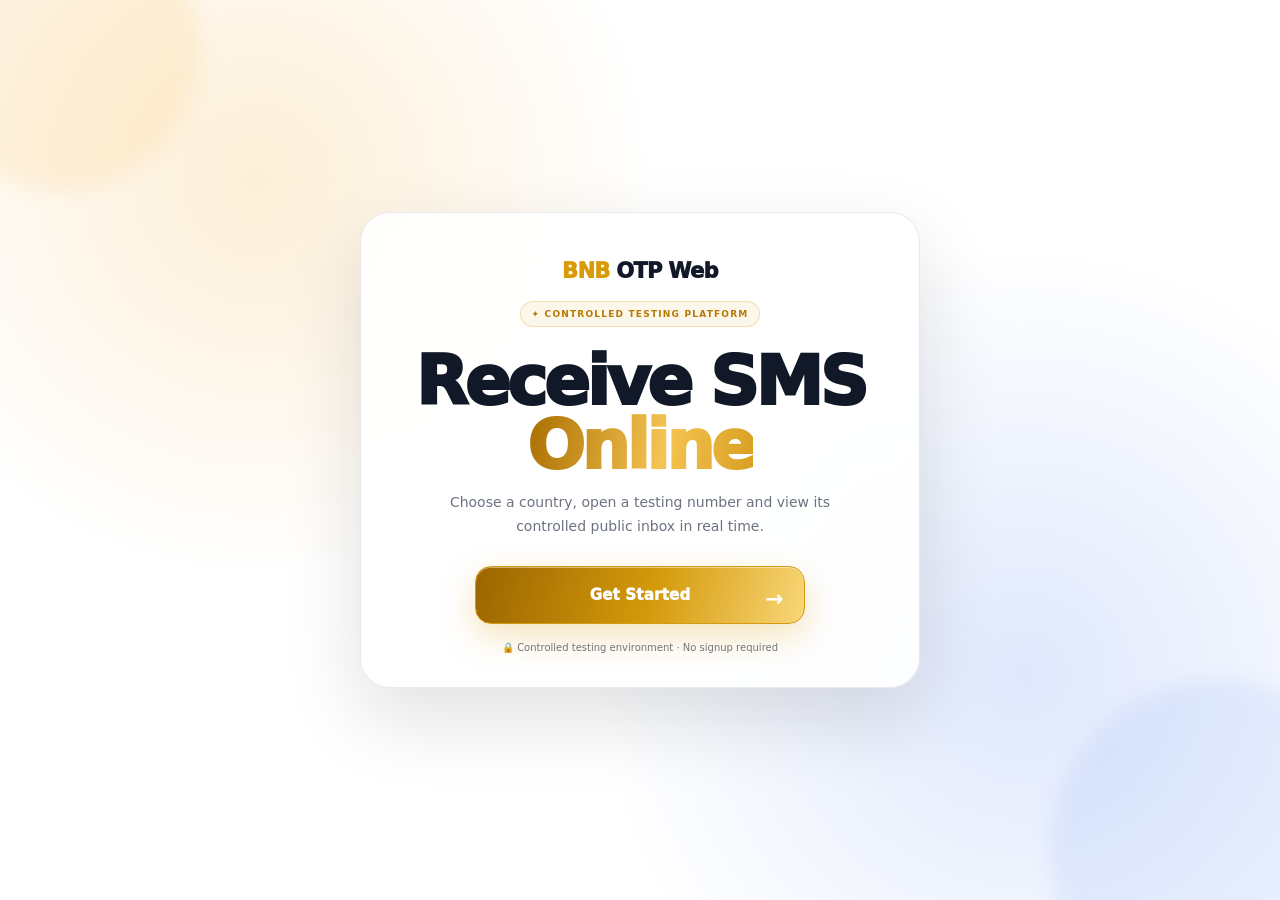
==== frontend/index.html @ bcf41947 "fix: restore stable premium frontend welcome flow" ====
<!doctype html>
<html lang="en">
<head>
<meta charset="utf-8">
<meta name="viewport" content="width=device-width,initial-scale=1,viewport-fit=cover">
<title>BD NAYEM BOSS OTP Web — Free OTP Testing & Online SMS Test Numbers</title>
<meta name="theme-color" content="#ffffff">
<style>
:root{
--bg:#fff;
--card:#fff;
--soft:#f6f7f9;
--text:#111827;
--muted:#6b7280;
--line:#e5e7eb;
--blue:#2563eb;
--blue2:#1d4ed8;
--green:#16a34a;
--red:#dc2626;
--shadow:0 5px 20px rgba(0,0,0,.055);
}
[data-theme="dark"]{
--bg:#0b0d10;
--card:#11151a;
--soft:#181d24;
--text:#f3f4f6;
--muted:#9ca3af;
--line:#29313b;
--blue:#60a5fa;
--blue2:#3b82f6;
--green:#4ade80;
--red:#f87171;
--shadow:0 8px 28px rgba(0,0,0,.25);
}
*{box-sizing:border-box}
html{scroll-behavior:auto}
body{
margin:0;
background:var(--bg);
color:var(--text);
font-family:Inter,system-ui,-apple-system,BlinkMacSystemFont,"Segoe UI",sans-serif;
-webkit-font-smoothing:antialiased;
}
button,input{font:inherit}
button{cursor:pointer}
a{text-decoration:none;color:inherit}
.container{width:min(1120px,100%);margin:auto;padding:0 16px}
header{
position:sticky;
top:0;
z-index:100;
background:var(--bg);
border-bottom:1px solid var(--line);
}
.nav{
height:62px;
display:flex;
align-items:center;
justify-content:space-between;
gap:12px;
}
.brand{
font-size:20px;
font-weight:900;
letter-spacing:-.6px;
}
.brand span{color:var(--blue)}
.nav-actions{display:flex;gap:7px}
.btn{
border:1px solid var(--line);
background:var(--card);
color:var(--text);
border-radius:10px;
padding:9px 12px;
font-weight:700;
}
.btn:hover{border-color:var(--blue)}
main{padding:20px 0 60px}
.hero{
text-align:center;
padding:28px 0 18px;
}
.hero h1{
margin:0 0 10px;
font-size:clamp(30px,6vw,48px);
line-height:1.05;
letter-spacing:-1.8px;
}
.hero p{
margin:auto;
max-width:700px;
color:var(--muted);
font-size:14px;
line-height:1.65;
}
.search{
max-width:680px;
margin:20px auto 0;
position:relative;
}
.search input{
width:100%;
height:48px;
border:1px solid var(--line);
background:var(--card);
color:var(--text);
border-radius:13px;
padding:0 15px;
outline:0;
}
.search input:focus{border-color:var(--blue)}
.section-title{
display:flex;
align-items:center;
justify-content:space-between;
gap:10px;
margin:26px 0 12px;
}
.section-title h2{
margin:0;
font-size:19px;
letter-spacing:-.3px;
}
.count{
color:var(--muted);
font-size:12px;
}
.country-grid{
display:grid;
grid-template-columns:repeat(4,1fr);
gap:10px;
}
.country-card{
width:100%;
border:1px solid var(--line);
background:var(--card);
color:var(--text);
border-radius:15px;
padding:14px;
text-align:left;
box-shadow:var(--shadow);
transition:.15s;
}
.country-card:hover{
transform:translateY(-2px);
border-color:var(--blue);
}
.country-row{
display:flex;
align-items:center;
gap:10px;
}
.flag{
font-size:28px;
width:35px;
text-align:center;
}
.country-name{
font-weight:800;
font-size:14px;
}
.country-dial{
font-size:12px;
color:var(--muted);
margin-top:3px;
}
.country-numbers{
font-size:11px;
color:var(--blue);
margin-top:8px;
}
.number-grid{
display:grid;
grid-template-columns:repeat(3,1fr);
gap:11px;
}
.number-card{
border:1px solid var(--line);
background:var(--card);
border-radius:16px;
padding:15px;
box-shadow:var(--shadow);
}
.number-head{
display:flex;
align-items:flex-start;
justify-content:space-between;
gap:8px;
}
.number{
font-size:17px;
font-weight:900;
letter-spacing:.1px;
word-break:break-all;
}
.status{
font-size:10px;
padding:4px 7px;
border-radius:999px;
background:var(--soft);
color:var(--muted);
white-space:nowrap;
}
.status.received{color:var(--green)}
.number-label{
font-size:12px;
color:var(--muted);
margin-top:7px;
}
.number-actions{
display:grid;
grid-template-columns:1fr 1fr;
gap:7px;
margin-top:13px;
}
.primary,.secondary{
border-radius:10px;
padding:10px 8px;
font-weight:800;
border:1px solid var(--line);
}
.primary{
background:var(--blue);
border-color:var(--blue);
color:#fff;
}
.primary:hover{background:var(--blue2)}
.secondary{
background:var(--soft);
color:var(--text);
}
.empty{
padding:34px 18px;
border:1px dashed var(--line);
border-radius:15px;
text-align:center;
color:var(--muted);
grid-column:1/-1;
}
#detail{display:none}
#detail.show{display:block}
#home.hide{display:none}
.detail-top{
display:flex;
align-items:center;
gap:8px;
margin:7px 0 18px;
}
.detail-title{
flex:1;
min-width:0;
font-size:22px;
font-weight:900;
word-break:break-all;
}
.back{
border:1px solid var(--line);
background:var(--card);
color:var(--text);
border-radius:10px;
padding:9px 12px;
font-weight:750;
}
.update{
border:1px solid var(--line);
background:var(--card);
color:var(--text);
border-radius:10px;
padding:9px 12px;
font-weight:800;
}
.update.busy{opacity:.6}
.number-box{
border:1px solid var(--line);
background:var(--card);
border-radius:18px;
padding:20px;
box-shadow:var(--shadow);
}
.small-label{
font-size:10px;
color:var(--muted);
font-weight:800;
letter-spacing:.8px;
}
.big-number{
font-size:clamp(25px,6vw,39px);
font-weight:950;
margin:7px 0 15px;
word-break:break-all;
}
.copy-big{
width:100%;
border:0;
background:var(--blue);
color:#fff;
border-radius:11px;
padding:12px;
font-weight:850;
}
.copy-big:hover{background:var(--blue2)}
.notice{
margin-top:12px;
padding:12px 14px;
background:var(--soft);
border-radius:12px;
color:var(--muted);
font-size:12px;
line-height:1.55;
}
.messages{
display:grid;
gap:11px;
}
.message{
border:1px solid var(--line);
background:var(--card);
border-radius:16px;
padding:16px;
box-shadow:var(--shadow);
}
.message-top{
display:flex;
justify-content:space-between;
gap:10px;
align-items:center;
}
.message-title{
font-size:12px;
font-weight:800;
color:var(--muted);
}
.copy-message{
border:1px solid var(--line);
background:var(--soft);
color:var(--text);
border-radius:9px;
padding:7px 9px;
font-size:11px;
font-weight:800;
}
.message-text{
font-size:15px;
line-height:1.55;
margin:11px 0;
white-space:pre-wrap;
overflow-wrap:anywhere;
}
.otp-row{
display:flex;
align-items:center;
justify-content:space-between;
gap:10px;
padding:10px 12px;
background:var(--soft);
border-radius:11px;
}
.otp-code{
font-size:34px;
font-weight:950;
letter-spacing:3px;
word-break:break-all;
}
.copy-otp{
border:0;
background:var(--blue);
color:#fff;
border-radius:9px;
padding:8px 10px;
font-weight:850;
}
.message-meta{
display:flex;
flex-wrap:wrap;
gap:12px;
margin-top:11px;
font-size:11px;
color:var(--muted);
}
.auto{
display:flex;
align-items:center;
justify-content:space-between;
gap:10px;
margin:13px 0;
padding:11px 13px;
border:1px solid var(--line);
background:var(--card);
border-radius:12px;
font-size:12px;
color:var(--muted);
}
.auto-left{display:flex;align-items:center;gap:7px}
.dot{
width:8px;
height:8px;
border-radius:50%;
background:var(--green);
box-shadow:0 0 0 4px color-mix(in srgb,var(--green) 12%,transparent);
}
footer{
border-top:1px solid var(--line);
padding:24px 0;
text-align:center;
font-size:11px;
color:var(--muted);
}
@media(max-width:900px){
.country-grid{grid-template-columns:repeat(3,1fr)}
.number-grid{grid-template-columns:repeat(2,1fr)}
}
@media(max-width:620px){
.container{padding:0 13px}
.nav{height:57px}
.brand{font-size:18px}
main{padding-top:10px}
.hero{padding:22px 0 12px}
.hero h1{font-size:33px}
.country-grid{grid-template-columns:repeat(2,1fr);gap:8px}
.country-card{padding:12px}
.number-grid{grid-template-columns:1fr}
.detail-top{flex-wrap:wrap}
.detail-title{order:3;flex-basis:100%;font-size:21px}
.update{margin-left:auto}
.number-actions{grid-template-columns:1fr 1fr}
}

/* ===== PREMIUM MOTION & MICRO-INTERACTIONS ===== */

html{
  scroll-behavior:auto;
}

body{
  transition:
    background-color .28s ease,
    color .28s ease;
}

header{
  backdrop-filter:saturate(150%) blur(14px);
  -webkit-backdrop-filter:saturate(150%) blur(14px);
  background:color-mix(in srgb,var(--bg) 88%,transparent);
  transition:
    background-color .28s ease,
    border-color .28s ease,
    box-shadow .28s ease;
}

header:hover{
  box-shadow:0 8px 30px rgba(0,0,0,.045);
}

.brand{
  transition:transform .22s ease,opacity .22s ease;
}

.brand:hover{
  transform:translateY(-1px);
  opacity:.88;
}

.btn,
.back,
.update,
.copy-big,
.primary,
.secondary,
.copy-message,
.copy-otp{
  position:relative;
  overflow:hidden;
  transform:translateZ(0);
  transition:
    transform .18s cubic-bezier(.22,1,.36,1),
    box-shadow .22s ease,
    background-color .22s ease,
    border-color .22s ease,
    opacity .22s ease;
  -webkit-tap-highlight-color:transparent;
}

.btn::after,
.back::after,
.update::after,
.copy-big::after,
.primary::after,
.secondary::after,
.copy-message::after,
.copy-otp::after{
  content:"";
  position:absolute;
  inset:0;
  background:linear-gradient(
    110deg,
    transparent 20%,
    rgba(255,255,255,.20) 48%,
    transparent 76%
  );
  transform:translateX(-130%);
  transition:transform .55s ease;
  pointer-events:none;
}

.btn:hover::after,
.back:hover::after,
.update:hover::after,
.copy-big:hover::after,
.primary:hover::after,
.secondary:hover::after,
.copy-message:hover::after,
.copy-otp:hover::after{
  transform:translateX(130%);
}

.btn:hover,
.back:hover,
.update:hover,
.copy-big:hover,
.primary:hover,
.secondary:hover,
.copy-message:hover,
.copy-otp:hover{
  transform:translateY(-2px);
  box-shadow:0 8px 22px rgba(37,99,235,.12);
}

.btn:active,
.back:active,
.update:active,
.copy-big:active,
.primary:active,
.secondary:active,
.copy-message:active,
.copy-otp:active{
  transform:translateY(1px) scale(.975);
  box-shadow:0 3px 10px rgba(0,0,0,.10);
}

.search input{
  transition:
    border-color .22s ease,
    box-shadow .25s ease,
    transform .22s ease,
    background-color .28s ease;
}

.search input:focus{
  transform:translateY(-1px);
  box-shadow:
    0 0 0 4px color-mix(in srgb,var(--blue) 12%,transparent),
    0 10px 28px rgba(0,0,0,.055);
}

.hero h1{
  animation:premiumFadeUp .65s cubic-bezier(.22,1,.36,1) both;
}

.hero p{
  animation:premiumFadeUp .65s .08s cubic-bezier(.22,1,.36,1) both;
}

.search{
  animation:premiumFadeUp .65s .15s cubic-bezier(.22,1,.36,1) both;
}

.country-card{
  position:relative;
  overflow:hidden;
  transform:translateZ(0);
  transition:
    transform .25s cubic-bezier(.22,1,.36,1),
    border-color .25s ease,
    box-shadow .25s ease,
    background-color .28s ease;
  animation:cardReveal .48s cubic-bezier(.22,1,.36,1) both;
}

.country-card::before{
  content:"";
  position:absolute;
  width:90px;
  height:90px;
  right:-45px;
  top:-45px;
  border-radius:50%;
  background:color-mix(in srgb,var(--blue) 9%,transparent);
  transition:transform .35s ease;
}

.country-card:hover{
  transform:translateY(-5px) scale(1.012);
  border-color:color-mix(in srgb,var(--blue) 65%,var(--line));
  box-shadow:
    0 14px 34px rgba(0,0,0,.075),
    0 0 0 1px color-mix(in srgb,var(--blue) 7%,transparent);
}

.country-card:hover::before{
  transform:scale(2.2);
}

.flag{
  transition:transform .3s cubic-bezier(.22,1,.36,1);
}

.country-card:hover .flag{
  transform:scale(1.14) rotate(-3deg);
}

.number-card{
  position:relative;
  overflow:hidden;
  transform:translateZ(0);
  transition:
    transform .25s cubic-bezier(.22,1,.36,1),
    border-color .25s ease,
    box-shadow .25s ease,
    background-color .28s ease;
  animation:cardReveal .5s cubic-bezier(.22,1,.36,1) both;
}

.number-card:hover{
  transform:translateY(-4px);
  border-color:color-mix(in srgb,var(--blue) 42%,var(--line));
  box-shadow:
    0 14px 32px rgba(0,0,0,.07),
    0 0 0 1px color-mix(in srgb,var(--blue) 5%,transparent);
}

.number{
  transition:color .2s ease,transform .2s ease;
}

.number-card:hover .number{
  color:var(--blue);
}

.status{
  transition:
    transform .2s ease,
    background-color .2s ease;
}

.number-card:hover .status{
  transform:scale(1.04);
}

.message{
  position:relative;
  overflow:hidden;
  transition:
    transform .24s cubic-bezier(.22,1,.36,1),
    border-color .24s ease,
    box-shadow .24s ease;
  animation:cardReveal .5s cubic-bezier(.22,1,.36,1) both;
}

.message:hover{
  transform:translateY(-3px);
  border-color:color-mix(in srgb,var(--blue) 32%,var(--line));
  box-shadow:0 13px 32px rgba(0,0,0,.07);
}

.message::before{
  content:"";
  position:absolute;
  left:0;
  top:0;
  bottom:0;
  width:3px;
  background:var(--blue);
  opacity:.65;
  transform:scaleY(0);
  transform-origin:center;
  transition:transform .3s ease;
}

.message:hover::before{
  transform:scaleY(1);
}

.otp-row{
  transition:
    transform .22s ease,
    box-shadow .25s ease,
    background-color .25s ease;
}

.message:hover .otp-row{
  transform:translateY(-1px);
  box-shadow:inset 0 0 0 1px color-mix(in srgb,var(--blue) 10%,transparent);
}

.otp-code{
  text-shadow:0 0 22px color-mix(in srgb,var(--blue) 18%,transparent);
  transition:
    transform .22s ease,
    color .22s ease,
    letter-spacing .22s ease;
}

.message:hover .otp-code{
  transform:scale(1.025);
  color:var(--blue);
}

.big-number{
  transition:
    transform .25s ease,
    color .25s ease;
}

.number-box:hover .big-number{
  transform:translateX(2px);
  color:var(--blue);
}

.dot{
  animation:pulseDot 1.8s ease-in-out infinite;
}

.update.busy{
  opacity:.6;
}

.update.busy{
  animation:spinButton .9s linear infinite;
}

.auto{
  transition:
    transform .22s ease,
    border-color .22s ease,
    box-shadow .22s ease;
}

.auto:hover{
  transform:translateY(-2px);
  box-shadow:0 8px 22px rgba(0,0,0,.05);
}

.empty{
  animation:premiumFadeUp .4s ease both;
}

footer{
  transition:border-color .28s ease;
}

#countryPage,
#detail{
  animation:pageEnter .42s cubic-bezier(.22,1,.36,1) both;
}

.copy-big:hover{
  box-shadow:0 10px 28px rgba(37,99,235,.20);
}

@keyframes premiumFadeUp{
  from{
    opacity:0;
    transform:translateY(12px);
  }
  to{
    opacity:1;
    transform:translateY(0);
  }
}

@keyframes cardReveal{
  from{
    opacity:0;
    transform:translateY(12px) scale(.985);
  }
  to{
    opacity:1;
    transform:translateY(0) scale(1);
  }
}

@keyframes pageEnter{
  from{
    opacity:0;
    transform:translateX(10px);
  }
  to{
    opacity:1;
    transform:translateX(0);
  }
}

@keyframes pulseDot{
  0%,100%{
    box-shadow:0 0 0 3px color-mix(in srgb,var(--green) 10%,transparent);
  }
  50%{
    box-shadow:0 0 0 7px color-mix(in srgb,var(--green) 3%,transparent);
  }
}

@keyframes spinButton{
  from{transform:rotate(0deg)}
  to{transform:rotate(360deg)}
}

@media(max-width:620px){
  .country-card:hover{
    transform:translateY(-3px);
  }

  .number-card:hover,
  .message:hover{
    transform:translateY(-2px);
  }

  .btn:hover,
  .back:hover,
  .update:hover,
  .copy-big:hover,
  .primary:hover,
  .secondary:hover,
  .copy-message:hover,
  .copy-otp:hover{
    transform:translateY(-1px);
  }

  .otp-code{
    font-size:32px;
    letter-spacing:2.5px;
  }
}

@media(prefers-reduced-motion:reduce){
  *,
  *::before,
  *::after{
    animation-duration:.01ms !important;
    animation-iteration-count:1 !important;
    scroll-behavior:auto !important;
    transition-duration:.01ms !important;
  }
}


/* ===== BNB OTP WEB — FULL PREMIUM EXPERIENCE ===== */

body{
  overflow-x:hidden;
}

button{
  -webkit-user-select:none;
  user-select:none;
}

.welcome-screen{
  position:fixed;
  inset:0;
  z-index:9999;
  display:flex;
  align-items:center;
  justify-content:center;
  padding:22px;
  overflow:hidden;
  background:
    radial-gradient(circle at 20% 20%,rgba(245,158,11,.16),transparent 32%),
    radial-gradient(circle at 80% 75%,rgba(37,99,235,.15),transparent 35%),
    var(--bg);
  transition:
    opacity .65s cubic-bezier(.22,1,.36,1),
    visibility .65s;
}

.welcome-screen.hide{
  opacity:0;
  visibility:hidden;
  pointer-events:none;
}

.welcome-glow{
  position:absolute;
  border-radius:50%;
  filter:blur(10px);
  pointer-events:none;
  animation:welcomeFloat 6s ease-in-out infinite;
}

.welcome-glow-a{
  width:280px;
  height:280px;
  background:rgba(245,158,11,.10);
  top:-90px;
  left:-80px;
}

.welcome-glow-b{
  width:340px;
  height:340px;
  background:rgba(37,99,235,.08);
  right:-110px;
  bottom:-120px;
  animation-delay:-3s;
}

.welcome-card{
  position:relative;
  width:min(560px,100%);
  padding:46px 34px 34px;
  text-align:center;
  border:1px solid color-mix(in srgb,var(--line) 85%,transparent);
  border-radius:30px;
  background:color-mix(in srgb,var(--card) 91%,transparent);
  backdrop-filter:blur(24px);
  -webkit-backdrop-filter:blur(24px);
  box-shadow:
    0 30px 80px rgba(0,0,0,.12),
    0 0 0 1px rgba(255,255,255,.04);
  animation:welcomeCardIn .8s cubic-bezier(.22,1,.36,1) both;
}

.welcome-logo{
  font-size:21px;
  font-weight:950;
  letter-spacing:-.7px;
  margin-bottom:18px;
}

.welcome-logo span{
  color:#d99a08;
}

.welcome-badge{
  display:inline-flex;
  padding:7px 11px;
  border:1px solid rgba(217,154,8,.28);
  border-radius:999px;
  background:rgba(217,154,8,.08);
  color:#b77900;
  font-size:9px;
  font-weight:900;
  letter-spacing:1.2px;
  animation:badgePulse 2.4s ease-in-out infinite;
}

[data-theme="dark"] .welcome-badge{
  color:#f5c451;
}

.welcome-card h1{
  margin:23px 0 13px;
  font-size:clamp(42px,9vw,68px);
  line-height:.94;
  letter-spacing:-3.5px;
  font-weight:950;
}

.welcome-card h1 span{
  background:linear-gradient(
    100deg,
    #a96d00,
    #f5c451,
    #c98a08,
    #ffe39a,
    #a96d00
  );
  background-size:250% auto;
  -webkit-background-clip:text;
  background-clip:text;
  color:transparent;
  animation:goldText 3.2s linear infinite;
}

.welcome-card p{
  max-width:430px;
  margin:0 auto 27px;
  color:var(--muted);
  font-size:14px;
  line-height:1.7;
}

.get-started{
  position:relative;
  width:min(330px,100%);
  height:58px;
  overflow:hidden;
  border:1px solid #d39a12;
  border-radius:16px;
  background:
    linear-gradient(
      105deg,
      #9b6500,
      #d49a0b 25%,
      #ffe08a 50%,
      #d49a0b 75%,
      #9b6500
    );
  background-size:220% auto;
  color:#fff;
  font-weight:950;
  font-size:15px;
  letter-spacing:.2px;
  box-shadow:
    0 12px 35px rgba(217,154,8,.27),
    inset 0 1px rgba(255,255,255,.45);
  animation:
    goldButton 3s linear infinite,
    getStartedFloat 2.8s ease-in-out infinite;
  transition:
    transform .22s cubic-bezier(.22,1,.36,1),
    box-shadow .22s ease;
}

.get-started span:not(.get-started-shine){
  position:relative;
  z-index:2;
}

.get-started b{
  position:absolute;
  right:20px;
  z-index:2;
  font-size:22px;
  transition:transform .25s ease;
}

.get-started-shine{
  position:absolute;
  inset:-50%;
  background:linear-gradient(
    110deg,
    transparent 42%,
    rgba(255,255,255,.65) 50%,
    transparent 58%
  );
  transform:translateX(-70%) rotate(10deg);
  animation:getStartedShine 2.7s ease-in-out infinite;
}

.get-started:hover{
  transform:translateY(-4px) scale(1.015);
  box-shadow:
    0 18px 45px rgba(217,154,8,.38),
    inset 0 1px rgba(255,255,255,.55);
}

.get-started:hover b{
  transform:translateX(5px);
}

.get-started:active{
  transform:translateY(1px) scale(.975);
}

.welcome-note{
  margin-top:18px;
  color:var(--muted);
  font-size:10px;
}

.hero h1,
.hero p,
.search,
.section-title{
  animation:premiumUp .65s cubic-bezier(.22,1,.36,1) both;
}

.hero p{animation-delay:.06s}
.search{animation-delay:.12s}
.section-title{animation-delay:.18s}

.country-card,
.number-card,
.message{
  animation:premiumCard .5s cubic-bezier(.22,1,.36,1) both;
}

.country-card:nth-child(2),
.number-card:nth-child(2),
.message:nth-child(2){animation-delay:.04s}
.country-card:nth-child(3),
.number-card:nth-child(3),
.message:nth-child(3){animation-delay:.08s}
.country-card:nth-child(4),
.number-card:nth-child(4),
.message:nth-child(4){animation-delay:.12s}
.country-card:nth-child(5),
.number-card:nth-child(5),
.message:nth-child(5){animation-delay:.16s}
.country-card:nth-child(6),
.number-card:nth-child(6),
.message:nth-child(6){animation-delay:.20s}

.country-card,
.number-card,
.message,
.number-box,
.auto{
  will-change:transform;
}

.country-card{
  transition:
    transform .28s cubic-bezier(.22,1,.36,1),
    box-shadow .28s ease,
    border-color .25s ease;
}

.country-card:hover{
  transform:translateY(-6px) scale(1.012);
  box-shadow:
    0 18px 40px rgba(0,0,0,.09),
    0 0 0 1px color-mix(in srgb,var(--blue) 10%,transparent);
}

.number-card{
  transition:
    transform .28s cubic-bezier(.22,1,.36,1),
    box-shadow .28s ease,
    border-color .25s ease;
}

.number-card:hover{
  transform:translateY(-5px);
  box-shadow:0 17px 38px rgba(0,0,0,.09);
}

.message{
  transition:
    transform .28s cubic-bezier(.22,1,.36,1),
    box-shadow .28s ease,
    border-color .25s ease;
}

.message:hover{
  transform:translateY(-4px);
  box-shadow:0 16px 36px rgba(0,0,0,.085);
}

.btn,
.back,
.update,
.primary,
.secondary,
.copy-big,
.copy-message,
.copy-otp{
  position:relative;
  overflow:hidden;
  transition:
    transform .2s cubic-bezier(.22,1,.36,1),
    box-shadow .2s ease,
    background-color .2s ease,
    border-color .2s ease;
}

.btn::after,
.back::after,
.update::after,
.primary::after,
.secondary::after,
.copy-big::after,
.copy-message::after,
.copy-otp::after{
  content:"";
  position:absolute;
  inset:0;
  background:linear-gradient(
    110deg,
    transparent 30%,
    rgba(255,255,255,.24) 50%,
    transparent 70%
  );
  transform:translateX(-130%);
  transition:transform .55s ease;
  pointer-events:none;
}

.btn:hover::after,
.back:hover::after,
.update:hover::after,
.primary:hover::after,
.secondary:hover::after,
.copy-big:hover::after,
.copy-message:hover::after,
.copy-otp:hover::after{
  transform:translateX(130%);
}

.btn:hover,
.back:hover,
.update:hover,
.primary:hover,
.secondary:hover,
.copy-big:hover,
.copy-message:hover,
.copy-otp:hover{
  transform:translateY(-2px);
  box-shadow:0 9px 24px rgba(37,99,235,.14);
}

.btn:active,
.back:active,
.update:active,
.primary:active,
.secondary:active,
.copy-big:active,
.copy-message:active,
.copy-otp:active{
  transform:translateY(1px) scale(.97);
}

.copy-big{
  box-shadow:0 9px 25px rgba(37,99,235,.17);
}

.otp-code{
  transition:
    transform .22s ease,
    color .22s ease;
  text-shadow:
    0 0 24px color-mix(in srgb,var(--blue) 17%,transparent);
}

.message:hover .otp-code{
  transform:scale(1.035);
  color:var(--blue);
}

.update.busy{
  animation:updateSpin .75s linear infinite;
}

.dot{
  animation:onlinePulse 1.8s ease-in-out infinite;
}

#countryPage,
#detail{
  animation:pageSlide .45s cubic-bezier(.22,1,.36,1) both;
}

.search input{
  transition:
    transform .22s ease,
    box-shadow .25s ease,
    border-color .22s ease;
}

.search input:focus{
  transform:translateY(-1px);
  box-shadow:
    0 0 0 4px color-mix(in srgb,var(--blue) 11%,transparent),
    0 12px 30px rgba(0,0,0,.055);
}

@keyframes welcomeCardIn{
  from{opacity:0;transform:translateY(28px) scale(.94)}
  to{opacity:1;transform:translateY(0) scale(1)}
}

@keyframes welcomeFloat{
  0%,100%{transform:translate3d(0,0,0) scale(1)}
  50%{transform:translate3d(18px,-14px,0) scale(1.08)}
}

@keyframes badgePulse{
  0%,100%{box-shadow:0 0 0 0 rgba(217,154,8,0)}
  50%{box-shadow:0 0 0 7px rgba(217,154,8,.05)}
}

@keyframes goldText{
  to{background-position:250% center}
}

@keyframes goldButton{
  to{background-position:220% center}
}

@keyframes getStartedFloat{
  0%,100%{transform:translateY(0)}
  50%{transform:translateY(-2px)}
}

@keyframes getStartedShine{
  0%,45%{transform:translateX(-80%) rotate(10deg)}
  70%,100%{transform:translateX(80%) rotate(10deg)}
}

@keyframes premiumUp{
  from{opacity:0;transform:translateY(14px)}
  to{opacity:1;transform:translateY(0)}
}

@keyframes premiumCard{
  from{opacity:0;transform:translateY(14px) scale(.985)}
  to{opacity:1;transform:translateY(0) scale(1)}
}

@keyframes pageSlide{
  from{opacity:0;transform:translateX(12px)}
  to{opacity:1;transform:translateX(0)}
}

@keyframes onlinePulse{
  0%,100%{box-shadow:0 0 0 3px color-mix(in srgb,var(--green) 9%,transparent)}
  50%{box-shadow:0 0 0 8px color-mix(in srgb,var(--green) 2%,transparent)}
}

@keyframes updateSpin{
  from{transform:rotate(0)}
  to{transform:rotate(360deg)}
}

@media(max-width:620px){
  .welcome-card{
    padding:38px 22px 27px;
    border-radius:25px;
  }

  .welcome-card h1{
    font-size:43px;
    letter-spacing:-2.5px;
  }

  .get-started{
    height:56px;
  }

  .country-card:hover{
    transform:translateY(-3px);
  }

  .number-card:hover,
  .message:hover{
    transform:translateY(-3px);
  }
}

@media(prefers-reduced-motion:reduce){
  *,
  *::before,
  *::after{
    animation-duration:.01ms !important;
    animation-iteration-count:1 !important;
    transition-duration:.01ms !important;
  }
}

</style>
</head>

<body>

<div id="welcomeScreen" class="welcome-screen">
  <div class="welcome-glow welcome-glow-a"></div>
  <div class="welcome-glow welcome-glow-b"></div>

  <div class="welcome-card">
    <div class="welcome-logo">
      <span>BNB</span> OTP Web
    </div>

    <div class="welcome-badge">✦ CONTROLLED TESTING PLATFORM</div>

    <h1>Receive SMS<br><span>Online</span></h1>

    <p>
      Choose a country, open a testing number and view its
      controlled public inbox in real time.
    </p>

    <button class="get-started" onclick="enterWebsite()">
      <span class="get-started-shine"></span>
      <span>Get Started</span>
      <b>→</b>
    </button>

    <div class="welcome-note">
      🔒 Controlled testing environment · No signup required
    </div>
  </div>
</div>


<header>
<div class="container nav">
<a class="brand" href="#" onclick="goHome();return false">BNB <span>OTP Web</span></a>
<div class="nav-actions">
<button class="btn" onclick="toggleTheme()" id="themeBtn">🌙</button>
</div>
</div>
</header>

<main class="container">

<section id="home">

<div class="hero">
<h1>Receive SMS Online</h1>
<p>
Choose a country, select an available testing number and open its
public inbox. Messages update automatically while the page is open.
</p>

<div class="search">
<input id="search" autocomplete="off"
placeholder="Search country, code or dial code..."
oninput="renderCountries()">
</div>
</div>

<div class="section-title">
<h2>Countries</h2>
<span id="countryCount" class="count"></span>
</div>

<div id="countries" class="country-grid"></div>

<div class="section-title">
<h2 id="numbersHeading">Available Numbers</h2>
<span id="numberCount" class="count"></span>
</div>

<div id="numbers" class="number-grid"></div>

</section>

<section id="countryPage" style="display:none">
  <div class="detail-top">
    <button class="back" onclick="goBack()">← Back</button>
    <div id="countryPageTitle" class="detail-title"></div>
    <button class="update" onclick="refreshCountry()">↻ Update</button>
  </div>
  <div class="section-head">
    <div>
      <div class="eyebrow">COUNTRY</div>
      <h2 id="countryPageHeading">Available Numbers</h2>
    </div>
    <div id="countryPageCount" class="muted"></div>
  </div>
  <div id="countryNumbers" class="number-grid"></div>
</section>

<section id="detail">

<div class="detail-top">
<button class="back" onclick="goBack()">← Back</button>
<div id="detailTitle" class="detail-title"></div>
<button class="update" id="updateBtn" onclick="manualUpdate()">↻ Update</button>
</div>

<div class="number-box">
<div class="small-label">PHONE NUMBER</div>
<div id="bigNumber" class="big-number"></div>

<button class="copy-big" onclick="copyNumber()">
Copy Number
</button>

<div class="notice">
This is a public controlled-testing inbox. Do not use it for
private, sensitive or important accounts.
</div>
</div>

<div class="auto">
<div class="auto-left">
<span class="dot"></span>
<span>Automatic updates enabled</span>
</div>
<span id="lastUpdate">Updating...</span>
</div>

<div class="section-title">
<h2>Latest Messages</h2>
<span id="messageCount" class="count"></span>
</div>

<div id="messages" class="messages"></div>

</section>

</main>

<footer>
<div class="container">
BNB OTP Web · Controlled testing environment
</div>
</footer>

<script>

function enterWebsite(){
  const screen=$("welcomeScreen");
  if(!screen)return;

  screen.classList.add("hide");
  localStorage.setItem("bnb_welcome_seen","1");

  setTimeout(()=>{
    screen.style.display="none";
    window.scrollTo(0,0);
  },700);
}

function restoreWelcome(){
  const screen=$("welcomeScreen");
  if(!screen)return;

  if(localStorage.getItem("bnb_welcome_seen")==="1"){
    screen.style.display="none";
  }else{
    screen.style.display="flex";
  }
}


const API="https://bnb-otp-web.hafejnayem1743.workers.dev/api";

let countries=[];
let numbers=[];
let selectedCountry=null;
let activeNumber=null;
let refreshTimer=null;

const $=id=>document.getElementById(id);

async function api(path){
const response=await fetch(API+path,{
cache:"no-store",
headers:{Accept:"application/json"}
});
if(!response.ok)throw new Error("HTTP "+response.status);
return response.json();
}

function esc(value){
return String(value??"").replace(/[&<>"']/g,char=>({
"&":"&amp;",
"<":"&lt;",
">":"&gt;",
'"':"&quot;",
"'":"&#039;"
}[char]));
}

function countryFlag(country){
if(country.flag)return country.flag;

const code=String(country.code||"").toUpperCase();

if(code.length===2){
return String.fromCodePoint(
...code.split("").map(c=>127397+c.charCodeAt(0))
);
}

return "🌐";
}

function copyText(text,button){
if(navigator.clipboard&&window.isSecureContext){
navigator.clipboard.writeText(String(text)).then(()=>{
copied(button);
});
return;
}

const area=document.createElement("textarea");
area.value=String(text);
area.style.position="fixed";
area.style.opacity="0";
document.body.appendChild(area);
area.focus();
area.select();

try{
document.execCommand("copy");
copied(button);
}catch(e){}

area.remove();
}

function copied(button){
if(!button)return;
const old=button.textContent;
button.textContent="Copied ✓";
setTimeout(()=>button.textContent=old,1300);
}

function copyNumber(){
if(activeNumber)copyText(activeNumber.number,$(".copy-big"));
}

function copyOtp(code,button){
copyText(code,button);
}

function copyMessage(message,button){
copyText(message,button);
}

function formatTime(value){
    if(!value)return "Unknown time";
    const n=Number(value);
    const date=new Date(Number.isFinite(n)&&n<100000000000?n*1000:n);
    if(isNaN(date.getTime()))return String(value);

    const seconds=Math.max(0,Math.floor((Date.now()-date.getTime())/1000));
    if(seconds<10)return "just now";
    if(seconds<60)return seconds+" seconds ago";

    const minutes=Math.floor(seconds/60);
    if(minutes<60)return minutes+" minute"+(minutes===1?"":"s")+" ago";

    const hours=Math.floor(minutes/60);
    if(hours<24)return hours+" hour"+(hours===1?"":"s")+" ago";

    const days=Math.floor(hours/24);
    if(days<7)return days+" day"+(days===1?"":"s")+" ago";

    return date.toLocaleString();
  }

async function loadData(){
try{
const result=await Promise.all([
api("/countries"),
api("/numbers")
]);

countries=result[0].countries||result[0]||[];
numbers=result[1].numbers||result[1]||[];

renderCountries();
renderNumbers();
}catch(error){
$("countries").innerHTML=
'<div class="empty">Countries could not be loaded.</div>';

$("numbers").innerHTML=
'<div class="empty">Numbers could not be loaded.</div>';
}
}

function numberCountryId(number){
if(number.country_id!==null&&number.country_id!==undefined){
return Number(number.country_id);
}

const raw=String(number.number||"").replace(/\D/g,"");

for(const country of countries){
const dial=String(country.dial_code||"").replace(/\D/g,"");
if(dial&&raw.startsWith(dial))return Number(country.id);
}

return null;
}

function numbersForCountry(id){
return numbers.filter(n=>numberCountryId(n)===Number(id));
}

function renderCountries(){
const query=$("search").value.trim().toLowerCase();

const list=countries.filter(c=>
!query||
String(c.name||"").toLowerCase().includes(query)||
String(c.code||"").toLowerCase().includes(query)||
String(c.dial_code||"").toLowerCase().includes(query)
);

$("countryCount").textContent=list.length+" countries";

$("countries").innerHTML=list.map(c=>{
const total=numbersForCountry(c.id).length;

return `
<button class="country-card" onclick="selectCountry(${Number(c.id)})">
<div class="country-row">
<div class="flag">${esc(countryFlag(c))}</div>
<div>
<div class="country-name">${esc(c.name)}</div>
<div class="country-dial">${esc(c.dial_code||"")}</div>
</div>
</div>
<div class="country-numbers">
${total} ${total===1?"number":"numbers"} available
</div>
</button>`;
}).join("")||
'<div class="empty">No countries found.</div>';
}

function renderNumbers(){
let list=numbers;

if(selectedCountry!==null){
list=numbersForCountry(selectedCountry);
}

$("numbersHeading").textContent=
selectedCountry===null?"Available Numbers":"Numbers in Selected Country";

$("numberCount").textContent=list.length+" numbers";

$("numbers").innerHTML=list.map(n=>`
<article class="number-card">
<div class="number-head">
<div class="number">${esc(n.number)}</div>
<span class="status ${n.status==="received"?"received":""}">
${esc(n.status||"waiting")}
</span>
</div>

<div class="number-label">
${esc(n.label||"Public testing number")}
</div>

<div class="number-actions">
<button class="secondary"
onclick="copyText('${esc(String(n.number).replace(/'/g,"&#039;"))}',this)">
Copy Number
</button>

<button class="primary"
onclick="openNumber(${Number(n.id)})">
Open Inbox
</button>
</div>
</article>
`).join("")||
'<div class="empty">No numbers available.</div>';
}

function selectCountry(id,push=true){
    selectedCountry=Number(id);
    renderCountryPage();
    $("home").classList.add("hide");
    $("countryPage").style.display="block";
    $("detail").classList.remove("show");

    if(push){
      history.pushState({view:"country",id:selectedCountry},"","#country-"+selectedCountry);
    }
    window.scrollTo(0,0);
  }

  function renderCountryPage(){
    const country=countries.find(c=>Number(c.id)===Number(selectedCountry));
    if(!country){ goHome(); return; }

    const list=numbersForCountry(selectedCountry);

    $("countryPageTitle").textContent=countryFlag(country)+" "+(country.name||"Country");
    $("countryPageHeading").textContent=(country.name||"Country")+" Numbers";
    $("countryPageCount").textContent=list.length+" "+(list.length===1?"number":"numbers");

    $("countryNumbers").innerHTML=list.map(n=>`
      <article class="number-card">
        <div class="number-head">
          <div class="number">${esc(n.number)}</div>
          <span class="status ${n.status==="received"?"received":""}">${esc(n.status||"waiting")}</span>
        </div>
        <div class="number-label">${esc(n.label||"Public testing number")}</div>
        <div class="number-actions">
          <button class="secondary" onclick="copyText('${esc(String(n.number).replace(/'/g,"&#039;"))}',this)">Copy Number</button>
          <button class="primary" onclick="openNumber(${Number(n.id)})">Open Inbox</button>
        </div>
      </article>
    `).join("") || '<div class="empty">No numbers available for this country.</div>';
  }

  function refreshCountry(){
    renderCountryPage();
  }

async function openNumber(id,push=true){
    try{
      const response=await api("/numbers/"+id);
      activeNumber=response.number||response;

      $("home").classList.add("hide");
      $("countryPage").style.display="none";
      $("detail").classList.add("show");

      $("detailTitle").textContent=activeNumber.number||"";
      $("bigNumber").textContent=activeNumber.number||"";

      if(push){
        history.pushState({view:"number",id:Number(id)},"","#number-"+id);
      }

      await loadInbox();
      startAutoRefresh();
      window.scrollTo(0,0);
    }catch(error){
      alert("Unable to open inbox.");
    }
  }

async function loadInbox(){
if(!activeNumber)return;

try{
const response=await api(
"/numbers/"+activeNumber.id+"/otps"
);

const list=response.otps||response||[];

$("messageCount").textContent=
list.length+" "+(list.length===1?"message":"messages");

$("messages").innerHTML=list.length?
list.map(message=>{
const code=String(message.code||"").trim();
const body=String(
message.message||"Controlled test OTP message"
);

return `
<article class="message">

<div class="message-top">
<div class="message-title">Message</div>

<button class="copy-message"
onclick='copyMessage(${JSON.stringify(body)},this)'>
Copy Message
</button>
</div>

<div class="message-text">${esc(body)}</div>

${code?`
<div class="otp-row">
<div class="otp-code">${esc(code)}</div>
<button class="copy-otp"
onclick='copyOtp(${JSON.stringify(code)},this)'>
Copy OTP
</button>
</div>
`:""}

<div class="message-meta">
<span>Sender: ${esc(message.source||"CONTROLLED_TEST")}</span>
<span>Time: ${esc(formatTime(message.created_at))}</span>
</div>

</article>`;
}).join("")
:
'<div class="empty">No messages yet.</div>';

$("lastUpdate").textContent=
"Updated "+new Date().toLocaleTimeString();

}catch(error){
$("messages").innerHTML=
'<div class="empty">Unable to update messages.</div>';
}
}

function startAutoRefresh(){
stopAutoRefresh();
refreshTimer=setInterval(()=>{
if(activeNumber)loadInbox();
},10000);
}

function stopAutoRefresh(){
if(refreshTimer){
clearInterval(refreshTimer);
refreshTimer=null;
}
}

async function manualUpdate(){
const button=$("updateBtn");
button.disabled=true;
button.classList.add("busy");
button.textContent="↻ Updating...";

await loadInbox();

button.textContent="✓ Updated";

setTimeout(()=>{
button.disabled=false;
button.classList.remove("busy");
button.textContent="↻ Update";
},900);
}

function goHome(){
    stopAutoRefresh();
    activeNumber=null;
    selectedCountry=null;

    $("detail").classList.remove("show");
    $("countryPage").style.display="none";
    $("home").classList.remove("hide");

    history.pushState({view:"home"},"","#");
    renderCountries();
    renderNumbers();
    window.scrollTo(0,0);
  }

  function goBack(){
    stopAutoRefresh();

    if(activeNumber){
      activeNumber=null;
      if(selectedCountry!==null){
        $("detail").classList.remove("show");
        $("home").classList.add("hide");
        $("countryPage").style.display="block";
        renderCountryPage();
        history.pushState({view:"country",id:selectedCountry},"","#country-"+selectedCountry);
      }else{
        goHome();
      }
      window.scrollTo(0,0);
      return;
    }

    if(selectedCountry!==null){
      goHome();
      return;
    }

    goHome();
  }

function toggleTheme(){
const dark=document.documentElement.dataset.theme==="dark";

document.documentElement.dataset.theme=
dark?"":"dark";

localStorage.setItem(
"bnb_theme",
dark?"light":"dark"
);

$("themeBtn").textContent=
dark?"🌙":"☀️";
}

(function(){
if(localStorage.getItem("bnb_theme")==="dark"){
document.documentElement.dataset.theme="dark";
$("themeBtn").textContent="☀️";
}
})();

  async function restoreRoute(){
    const hash=window.location.hash||"";

    if(hash.startsWith("#number-")){
      const id=Number(hash.slice(8));
      if(Number.isFinite(id)&&id>0){
        await openNumber(id,false);
        return;
      }
    }

    if(hash.startsWith("#country-")){
      const id=Number(hash.slice(9));
      if(Number.isFinite(id)&&id>0){
        selectCountry(id,false);
        return;
      }
    }

    stopAutoRefresh();
    activeNumber=null;
    selectedCountry=null;
    $("detail").classList.remove("show");
    $("countryPage").style.display="none";
    $("home").classList.remove("hide");
    renderCountries();
    renderNumbers();
    window.scrollTo(0,0);
  }

  window.addEventListener("popstate",restoreRoute);
  restoreWelcome();
  loadData().then(restoreRoute);

</script>

</body>
</html>
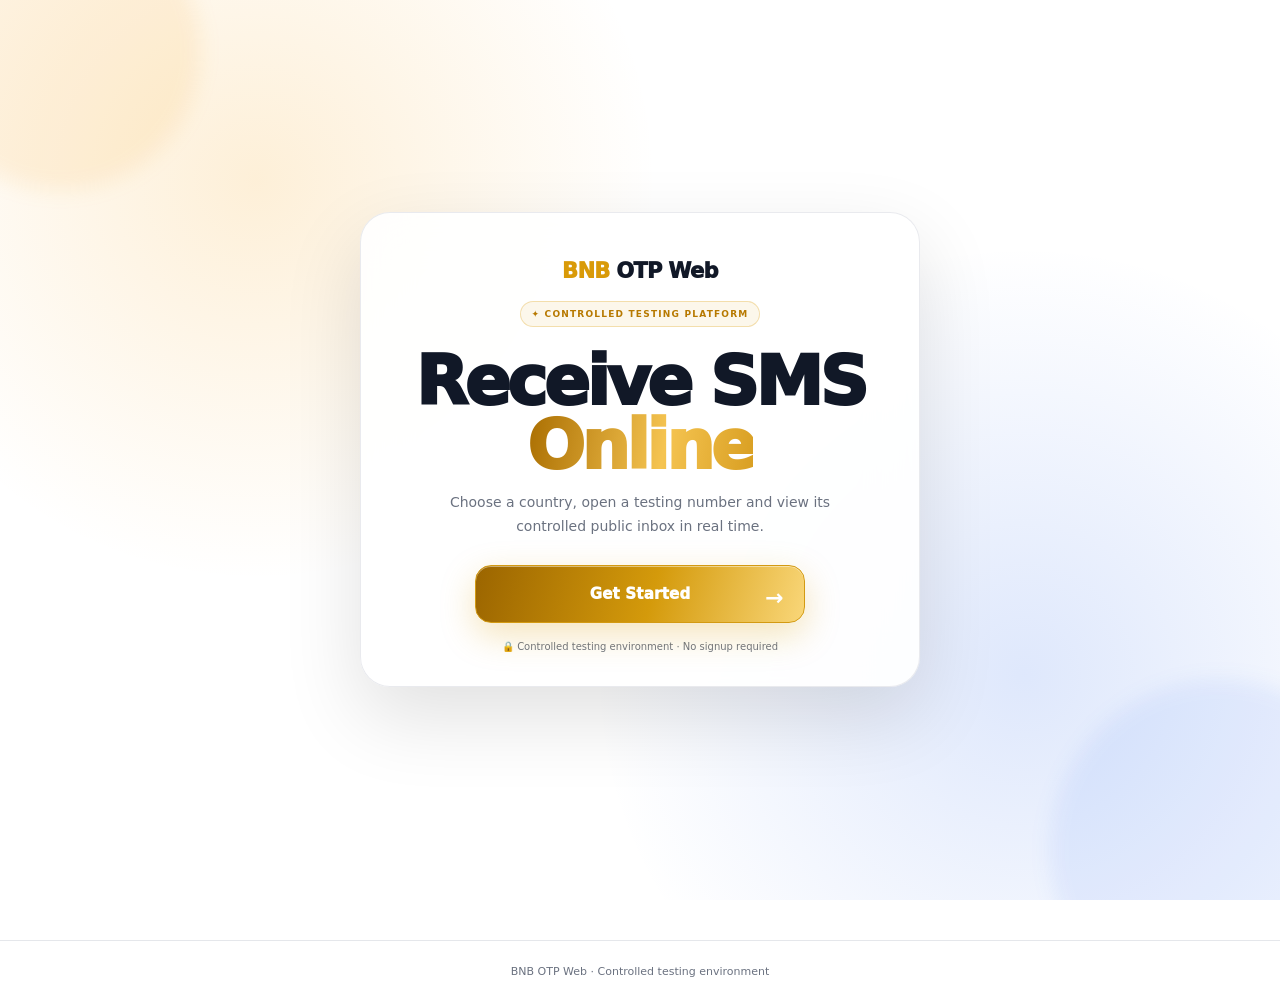
==== commit 314bf01b: "fix: clean country numbers section and restore scrolling" ====
--- a/frontend/index.html
+++ b/frontend/index.html
@@ -3,7 +3,7 @@
 <head>
 <meta charset="utf-8">
 <meta name="viewport" content="width=device-width,initial-scale=1,viewport-fit=cover">
-<title>BD NAYEM BOSS OTP Web — Free OTP Testing & Online SMS Test Numbers</title>
+<title>BNB OTP Web</title>
 <meta name="theme-color" content="#ffffff">
 <style>
 :root{
@@ -1348,6 +1348,12 @@
 }
 
 </style>
+<style id="bnb-final-layout-fix">
+html,body{min-height:100%;height:auto;overflow-x:hidden;overflow-y:auto}
+body{min-height:100vh}
+main,.app-main,.page,.page-shell,.content,.container{height:auto;min-height:0;overflow:visible}
+#home,#countryPage,#detail{min-height:100vh;height:auto;overflow:visible}
+</style>
 </head>
 
 <body>
@@ -1417,10 +1423,7 @@
 
 <div id="countries" class="country-grid"></div>
 
-<div class="section-title">
-<h2 id="numbersHeading">Available Numbers</h2>
-<span id="numberCount" class="count"></span>
-</div>
+
 
 <div id="numbers" class="number-grid"></div>
 
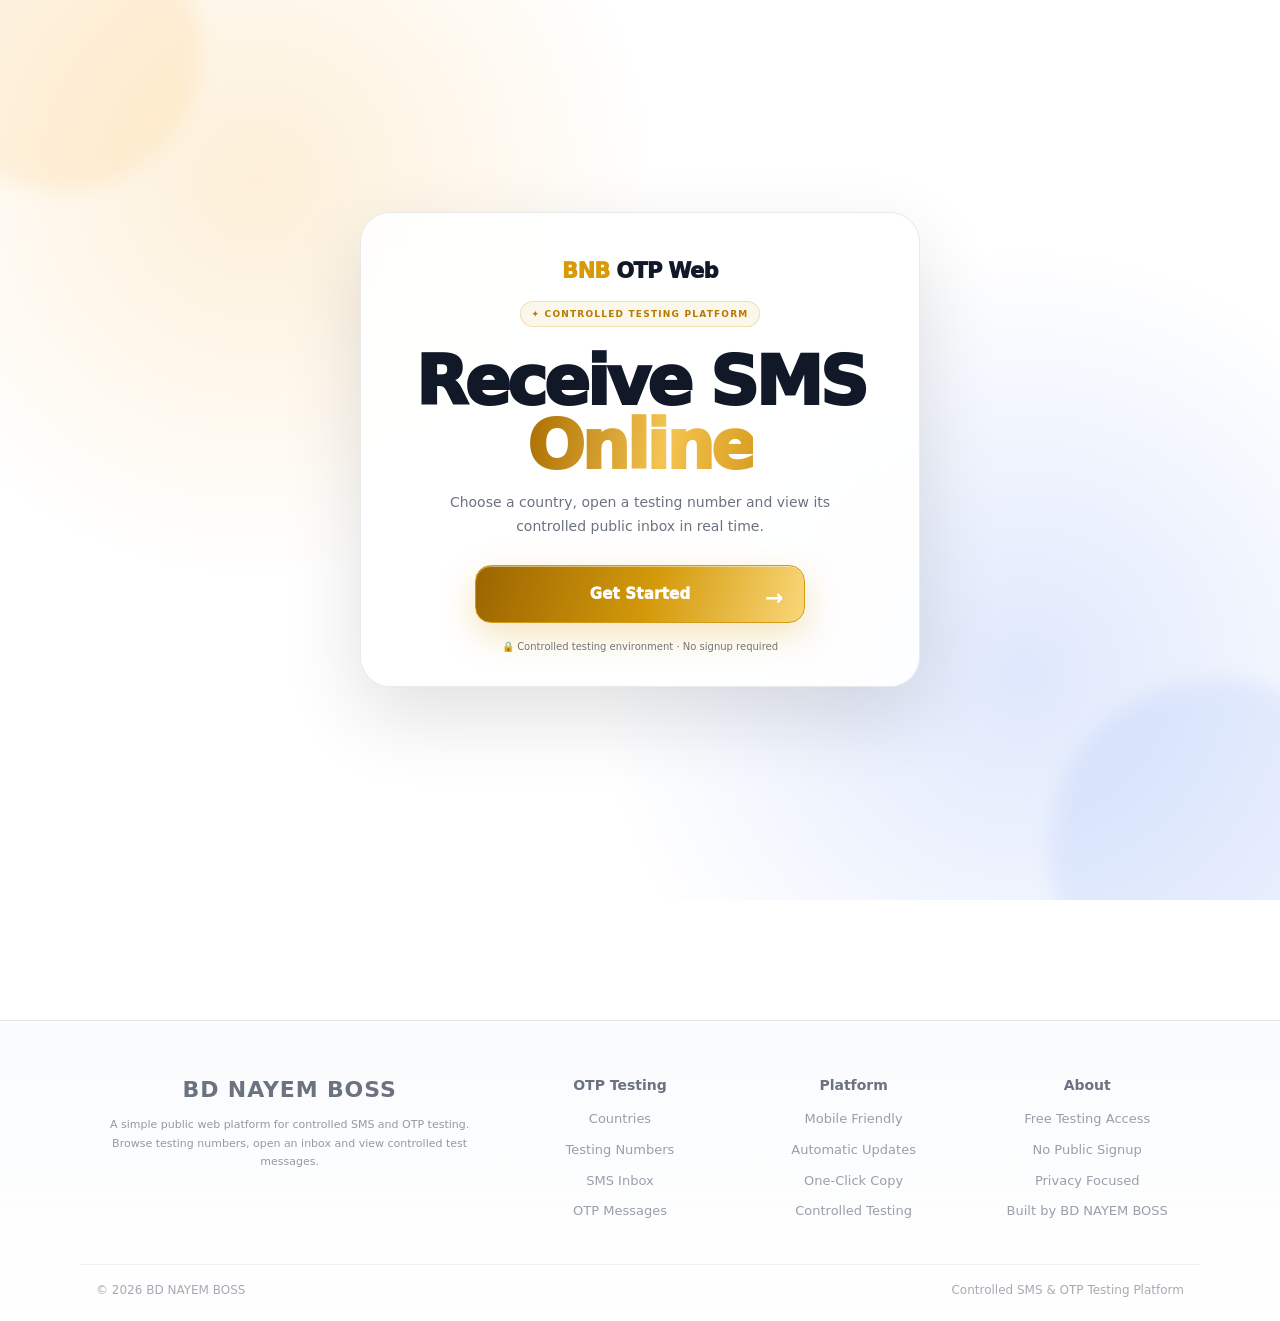
==== commit 51ea3f84: "feat: finalize BD NAYEM BOSS public footer and page layout" ====
--- a/frontend/index.html
+++ b/frontend/index.html
@@ -1354,6 +1354,118 @@
 main,.app-main,.page,.page-shell,.content,.container{height:auto;min-height:0;overflow:visible}
 #home,#countryPage,#detail{min-height:100vh;height:auto;overflow:visible}
 </style>
+<style id="bnb-final-scroll-fix">
+html{min-height:100%;overflow-x:hidden;overflow-y:auto}
+body{min-height:100vh;height:auto;overflow-x:hidden;overflow-y:auto}
+main{height:auto;min-height:100vh;overflow:visible}
+section{height:auto;overflow:visible}
+#home,#countryPage,#detail{height:auto;min-height:100vh;overflow:visible}
+.number-grid{max-height:none;overflow:visible}
+</style>
+<style id="bnb-final-layout-fix">
+html,body{
+  min-height:100%;
+  height:auto;
+  overflow-x:hidden;
+  overflow-y:auto;
+}
+body{
+  min-height:100vh;
+}
+main,
+.app-main,
+.page,
+.page-shell,
+.content,
+.container,
+section,
+#home,
+#countryPage,
+#detail{
+  height:auto !important;
+  min-height:0;
+  overflow:visible !important;
+}
+#home,
+#countryPage,
+#detail{
+  min-height:100vh;
+}
+.number-grid{
+  max-height:none !important;
+  overflow:visible !important;
+}
+</style>
+<style id="bnb-final-footer">
+.site-footer{
+  margin-top:80px;
+  padding:56px 0 24px;
+  border-top:1px solid var(--border,#e5e7eb);
+  background:linear-gradient(180deg,rgba(248,250,252,.8),rgba(255,255,255,1));
+}
+.footer-grid{
+  display:grid;
+  grid-template-columns:2fr 1fr 1fr 1fr;
+  gap:40px;
+}
+.footer-logo{
+  font-size:22px;
+  font-weight:900;
+  letter-spacing:.04em;
+}
+.footer-brand p{
+  max-width:440px;
+  margin:14px 0 0;
+  line-height:1.7;
+  opacity:.72;
+}
+.footer-column{
+  display:flex;
+  flex-direction:column;
+  gap:10px;
+}
+.footer-column h3{
+  margin:0 0 6px;
+  font-size:14px;
+  font-weight:800;
+}
+.footer-column a,
+.footer-column span{
+  font-size:13px;
+  line-height:1.6;
+  text-decoration:none;
+  color:inherit;
+  opacity:.68;
+}
+.footer-column a:hover{opacity:1}
+.footer-bottom{
+  margin-top:42px;
+  padding-top:18px;
+  border-top:1px solid var(--border,#e5e7eb);
+  display:flex;
+  justify-content:space-between;
+  gap:20px;
+  font-size:12px;
+  opacity:.6;
+}
+@media(max-width:800px){
+  .footer-grid{grid-template-columns:1fr 1fr;gap:30px}
+  .footer-brand{grid-column:1/-1}
+}
+@media(max-width:520px){
+  .site-footer{margin-top:55px;padding-top:40px}
+  .footer-grid{grid-template-columns:1fr;gap:26px}
+  .footer-brand{grid-column:auto}
+  .footer-bottom{flex-direction:column;gap:6px}
+}
+</style>
+<style id="bnb-final-page-scroll">
+html,body{height:auto;min-height:100%;overflow-x:hidden;overflow-y:auto}
+body{min-height:100vh}
+main{height:auto!important;min-height:100vh;overflow:visible!important}
+section{height:auto!important;overflow:visible!important}
+.site-footer{position:relative;display:block;clear:both}
+</style>
 </head>
 
 <body>
@@ -1391,7 +1503,7 @@
 
 <header>
 <div class="container nav">
-<a class="brand" href="#" onclick="goHome();return false">BNB <span>OTP Web</span></a>
+<a class="brand" href="#" onclick="goHome();return false">BD NAYEM <span>BOSS</span></a>
 <div class="nav-actions">
 <button class="btn" onclick="toggleTheme()" id="themeBtn">🌙</button>
 </div>
@@ -1486,10 +1598,47 @@
 
 </main>
 
-<footer>
-<div class="container">
-BNB OTP Web · Controlled testing environment
-</div>
+<footer class="site-footer">
+  <div class="container footer-grid">
+
+    <div class="footer-brand">
+      <div class="footer-logo">BD NAYEM BOSS</div>
+      <p>
+        A simple public web platform for controlled SMS and OTP testing.
+        Browse testing numbers, open an inbox and view controlled test messages.
+      </p>
+    </div>
+
+    <div class="footer-column">
+      <h3>OTP Testing</h3>
+      <a href="#" onclick="goHome();return false">Countries</a>
+      <a href="#" onclick="goHome();return false">Testing Numbers</a>
+      <a href="#" onclick="goHome();return false">SMS Inbox</a>
+      <a href="#" onclick="goHome();return false">OTP Messages</a>
+    </div>
+
+    <div class="footer-column">
+      <h3>Platform</h3>
+      <span>Mobile Friendly</span>
+      <span>Automatic Updates</span>
+      <span>One-Click Copy</span>
+      <span>Controlled Testing</span>
+    </div>
+
+    <div class="footer-column">
+      <h3>About</h3>
+      <span>Free Testing Access</span>
+      <span>No Public Signup</span>
+      <span>Privacy Focused</span>
+      <span>Built by BD NAYEM BOSS</span>
+    </div>
+
+  </div>
+
+  <div class="container footer-bottom">
+    <span>© 2026 BD NAYEM BOSS</span>
+    <span>Controlled SMS &amp; OTP Testing Platform</span>
+  </div>
 </footer>
 
 <script>
@@ -1640,11 +1789,9 @@
 renderCountries();
 renderNumbers();
 }catch(error){
-$("countries").innerHTML=
-'<div class="empty">Countries could not be loaded.</div>';
-
-$("numbers").innerHTML=
-'<div class="empty">Numbers could not be loaded.</div>';
+$("countries").innerHTML="";
+$("numbers").innerHTML="";
+console.warn("Public data could not be loaded:", error);
 }
 }
 
